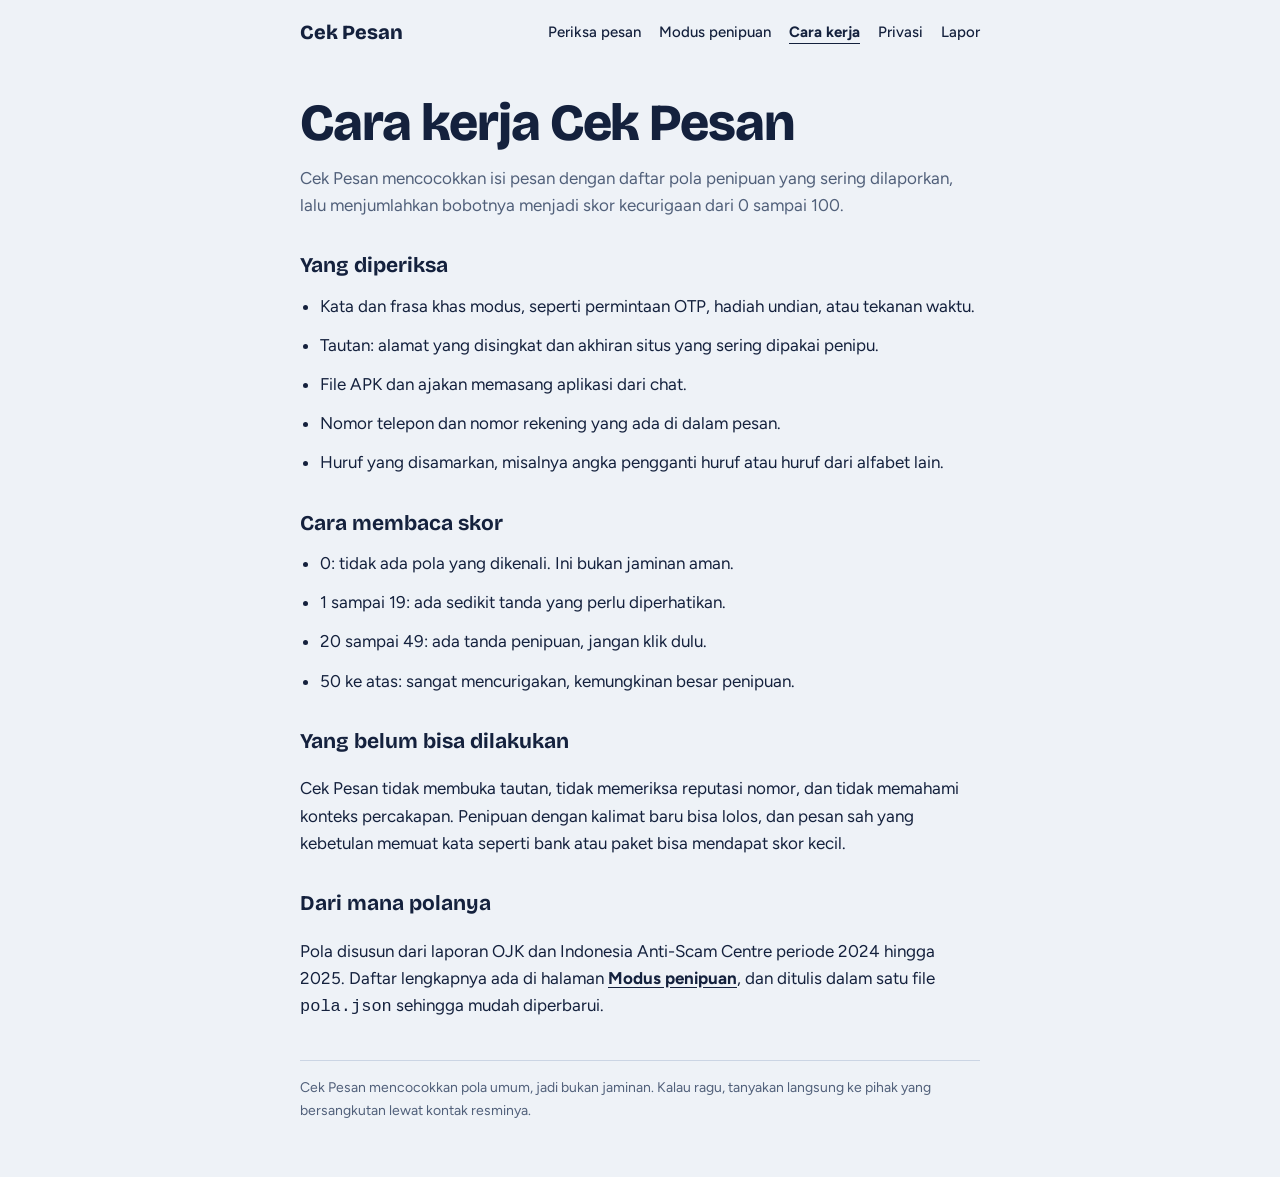
==== cara-kerja.html @ b9cc6a18 "first commit" ====
<!DOCTYPE html>
<html lang="id">
<head>
<meta charset="utf-8">
<meta name="viewport" content="width=device-width, initial-scale=1, viewport-fit=cover">
<title>Cara kerja Cek Pesan</title>
<meta name="description" content="Bagaimana Cek Pesan menilai pesan mencurigakan, cara membaca skor, dan batasannya.">
<meta property="og:type" content="website">
<meta property="og:title" content="Cara kerja Cek Pesan">
<meta property="og:description" content="Bagaimana Cek Pesan menilai pesan mencurigakan, cara membaca skor, dan batasannya.">
<meta name="theme-color" content="#14213D">
<link rel="icon" href="ikon.svg" type="image/svg+xml">
<link rel="manifest" href="manifest.webmanifest">
<link rel="preconnect" href="https://fonts.googleapis.com"><link rel="preconnect" href="https://fonts.gstatic.com" crossorigin><link href="https://fonts.googleapis.com/css2?family=Bricolage+Grotesque:wght@600;800&family=Figtree:wght@400;500;700&display=swap" rel="stylesheet">
<link rel="stylesheet" href="css/style.css">
</head>
<body>
<nav class="top" aria-label="Menu utama"><a class="brand" href="index.html">Cek Pesan</a><a href="index.html">Periksa pesan</a><a href="modus.html">Modus penipuan</a><a href="cara-kerja.html" aria-current="page">Cara kerja</a><a href="privasi.html">Privasi</a><a href="lapor.html">Lapor</a></nav>
<main class="page">
<h1>Cara kerja Cek Pesan</h1>
<p class="lead">Cek Pesan mencocokkan isi pesan dengan daftar pola penipuan yang sering dilaporkan, lalu menjumlahkan bobotnya menjadi skor kecurigaan dari 0 sampai 100.</p>
<section><h2>Yang diperiksa</h2><ul>
<li>Kata dan frasa khas modus, seperti permintaan OTP, hadiah undian, atau tekanan waktu.</li>
<li>Tautan: alamat yang disingkat dan akhiran situs yang sering dipakai penipu.</li>
<li>File APK dan ajakan memasang aplikasi dari chat.</li>
<li>Nomor telepon dan nomor rekening yang ada di dalam pesan.</li>
<li>Huruf yang disamarkan, misalnya angka pengganti huruf atau huruf dari alfabet lain.</li></ul></section>
<section><h2>Cara membaca skor</h2><ul>
<li>0: tidak ada pola yang dikenali. Ini bukan jaminan aman.</li>
<li>1 sampai 19: ada sedikit tanda yang perlu diperhatikan.</li>
<li>20 sampai 49: ada tanda penipuan, jangan klik dulu.</li>
<li>50 ke atas: sangat mencurigakan, kemungkinan besar penipuan.</li></ul></section>
<section><h2>Yang belum bisa dilakukan</h2><p>Cek Pesan tidak membuka tautan, tidak memeriksa reputasi nomor, dan tidak memahami konteks percakapan. Penipuan dengan kalimat baru bisa lolos, dan pesan sah yang kebetulan memuat kata seperti bank atau paket bisa mendapat skor kecil.</p></section>
<section><h2>Dari mana polanya</h2><p>Pola disusun dari laporan OJK dan Indonesia Anti-Scam Centre periode 2024 hingga 2025. Daftar lengkapnya ada di halaman <a href="modus.html">Modus penipuan</a>, dan ditulis dalam satu file <code>pola.json</code> sehingga mudah diperbarui.</p></section>
<footer>Cek Pesan mencocokkan pola umum, jadi bukan jaminan. Kalau ragu, tanyakan langsung ke pihak yang bersangkutan lewat kontak resminya.</footer>
</main>

</body>
</html>
---- css/style.css ----
:root{--bg:#EEF2F7;--surface:#FFFFFF;--ink:#14213D;--muted:#51607A;--line:#CBD5E4;--ok:#17745A;--warn:#A86A00;--bad:#C0283A;--okbg:#DDF3EA;--warnbg:#FFF0CF;--badbg:#FBDDE0;--mark:#FFE08A;--btn:#14213D;--btntx:#FFFFFF;
box-sizing:border-box;padding-top:env(safe-area-inset-top,0px);padding-bottom:env(safe-area-inset-bottom,0px);color-scheme:light}
@media (prefers-color-scheme:dark){:root:not([data-theme="light"]){--bg:#0F1624;--surface:#18223A;--ink:#E8EEF8;--muted:#9AA9C4;--line:#2B3A5A;--ok:#5FD3A6;--warn:#F0B84A;--bad:#FF7B8A;--okbg:#12362B;--warnbg:#3A2C0C;--badbg:#44161D;--mark:#6B5200;--btn:#E8EEF8;--btntx:#0F1624;color-scheme:dark}}
:root[data-theme="dark"]{--bg:#0F1624;--surface:#18223A;--ink:#E8EEF8;--muted:#9AA9C4;--line:#2B3A5A;--ok:#5FD3A6;--warn:#F0B84A;--bad:#FF7B8A;--okbg:#12362B;--warnbg:#3A2C0C;--badbg:#44161D;--mark:#6B5200;--btn:#E8EEF8;--btntx:#0F1624;color-scheme:dark}
html{scroll-padding-top:env(safe-area-inset-top,0px)}
*{box-sizing:border-box}
body{margin:0;background:var(--bg);color:var(--ink);font-family:"Figtree",system-ui,-apple-system,"Segoe UI",Roboto,sans-serif;line-height:1.6;font-size:17px}
main{max-width:720px;margin:0 auto;padding:40px 20px 56px}
h1{font-family:"Bricolage Grotesque","Figtree",system-ui,sans-serif;font-weight:800;font-size:clamp(34px,7vw,52px);line-height:1.05;letter-spacing:-.02em;margin:0 0 14px}
h2{font-family:"Bricolage Grotesque","Figtree",system-ui,sans-serif;font-size:21px;margin:30px 0 10px}
.lead{color:var(--muted);margin:0 0 24px;max-width:56ch}
textarea{width:100%;min-height:170px;resize:vertical;padding:16px;border:2px solid var(--line);border-radius:14px;background:var(--surface);color:var(--ink);font:inherit;font-size:16px}
textarea:focus-visible,button:focus-visible{outline:3px solid var(--ink);outline-offset:2px}
.row{display:flex;flex-wrap:wrap;gap:10px;align-items:center;margin-top:12px}
button{font:inherit;font-weight:700;cursor:pointer;border-radius:12px;border:2px solid var(--ink);padding:11px 20px}
.primary{background:var(--btn);color:var(--btntx);border-color:var(--btn)}
.ghost{background:transparent;color:var(--ink);border-color:var(--line)}
.ex{font-weight:500;font-size:15px;padding:7px 13px;border-radius:999px}
.hint{color:var(--muted);font-size:15px;margin:18px 0 0}
#out{margin-top:28px}
.verdict{border-radius:16px;padding:22px;border:2px solid}
.verdict.bad{background:var(--badbg);border-color:var(--bad)}
.verdict.warn{background:var(--warnbg);border-color:var(--warn)}
.verdict.ok{background:var(--okbg);border-color:var(--ok)}
.verdict h2{margin:0 0 6px;font-size:26px;line-height:1.2}
.verdict.bad h2{color:var(--bad)}.verdict.warn h2{color:var(--warn)}.verdict.ok h2{color:var(--ok)}
.verdict p{margin:0}
.meter{height:12px;border-radius:99px;background:var(--surface);margin:16px 0 6px;overflow:hidden;border:1px solid var(--line)}
.meter span{display:block;height:100%;border-radius:99px;background:currentColor}
.verdict.bad .meter{color:var(--bad)}.verdict.warn .meter{color:var(--warn)}.verdict.ok .meter{color:var(--ok)}
@media (prefers-reduced-motion:no-preference){.meter span{transition:width .6s ease}}
.small{font-size:15px;color:var(--muted)}
.msg{background:var(--surface);border:1px solid var(--line);border-radius:14px;padding:16px;white-space:pre-wrap;word-break:break-word}
mark{background:var(--mark);color:inherit;border-radius:4px;padding:1px 2px}
ul{padding-left:20px;margin:0}
li{margin:0 0 12px}
.reasons li{list-style:none;margin-left:-20px;padding:14px 16px;background:var(--surface);border:1px solid var(--line);border-left:5px solid var(--bad);border-radius:10px}
.reasons b{display:block}
.links code{background:var(--surface);border:1px solid var(--line);border-radius:6px;padding:2px 7px;word-break:break-all;font-size:15px}
a{color:var(--ink);font-weight:700;text-underline-offset:3px}
footer{margin-top:40px;color:var(--muted);font-size:14px;border-top:1px solid var(--line);padding-top:16px}

.top{max-width:720px;margin:0 auto;padding:16px 20px 0;display:flex;flex-wrap:wrap;gap:6px 18px;align-items:center}
.top a{text-decoration:none;font-weight:500;font-size:15px}
.top .brand{font-family:"Bricolage Grotesque","Figtree",system-ui,sans-serif;font-weight:800;font-size:20px;margin-right:auto}
.top a[aria-current]{text-decoration:underline;text-underline-offset:6px;font-weight:700}
.page p,.page li{max-width:62ch}
.page h1{margin-top:8px}
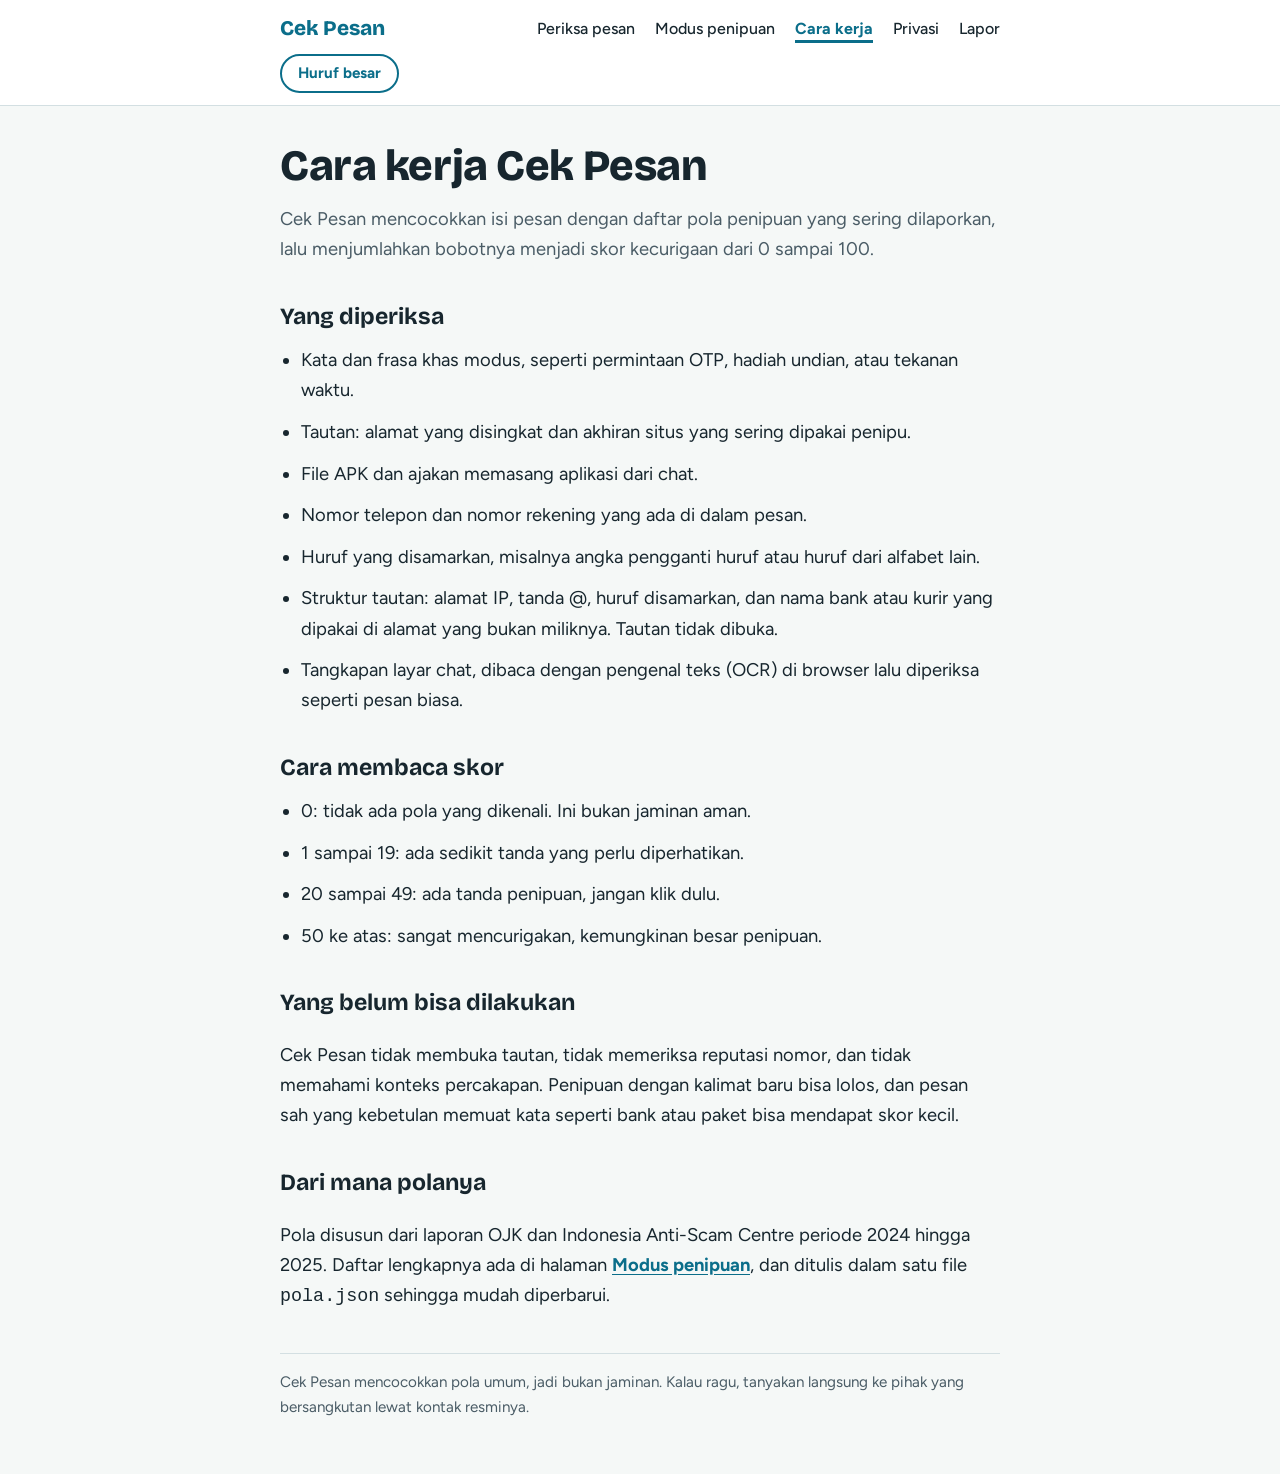
==== commit 7c72ae4f: "Big changes to UI and code logic" ====
--- a/cara-kerja.html
+++ b/cara-kerja.html
@@ -8,14 +8,14 @@
 <meta property="og:type" content="website">
 <meta property="og:title" content="Cara kerja Cek Pesan">
 <meta property="og:description" content="Bagaimana Cek Pesan menilai pesan mencurigakan, cara membaca skor, dan batasannya.">
-<meta name="theme-color" content="#14213D">
+<meta name="theme-color" content="#0B6E8A">
 <link rel="icon" href="ikon.svg" type="image/svg+xml">
 <link rel="manifest" href="manifest.webmanifest">
 <link rel="preconnect" href="https://fonts.googleapis.com"><link rel="preconnect" href="https://fonts.gstatic.com" crossorigin><link href="https://fonts.googleapis.com/css2?family=Bricolage+Grotesque:wght@600;800&family=Figtree:wght@400;500;700&display=swap" rel="stylesheet">
 <link rel="stylesheet" href="css/style.css">
 </head>
 <body>
-<nav class="top" aria-label="Menu utama"><a class="brand" href="index.html">Cek Pesan</a><a href="index.html">Periksa pesan</a><a href="modus.html">Modus penipuan</a><a href="cara-kerja.html" aria-current="page">Cara kerja</a><a href="privasi.html">Privasi</a><a href="lapor.html">Lapor</a></nav>
+<nav class="top" aria-label="Menu utama"><a class="brand" href="index.html">Cek Pesan</a><a href="index.html">Periksa pesan</a><a href="modus.html">Modus penipuan</a><a href="cara-kerja.html" aria-current="page">Cara kerja</a><a href="privasi.html">Privasi</a><a href="lapor.html">Lapor</a><button class="ukuran" id="ukuran" type="button" aria-pressed="false">Huruf besar</button></nav>
 <main class="page">
 <h1>Cara kerja Cek Pesan</h1>
 <p class="lead">Cek Pesan mencocokkan isi pesan dengan daftar pola penipuan yang sering dilaporkan, lalu menjumlahkan bobotnya menjadi skor kecurigaan dari 0 sampai 100.</p>
@@ -24,7 +24,9 @@
 <li>Tautan: alamat yang disingkat dan akhiran situs yang sering dipakai penipu.</li>
 <li>File APK dan ajakan memasang aplikasi dari chat.</li>
 <li>Nomor telepon dan nomor rekening yang ada di dalam pesan.</li>
-<li>Huruf yang disamarkan, misalnya angka pengganti huruf atau huruf dari alfabet lain.</li></ul></section>
+<li>Huruf yang disamarkan, misalnya angka pengganti huruf atau huruf dari alfabet lain.</li>
+<li>Struktur tautan: alamat IP, tanda @, huruf disamarkan, dan nama bank atau kurir yang dipakai di alamat yang bukan miliknya. Tautan tidak dibuka.</li>
+<li>Tangkapan layar chat, dibaca dengan pengenal teks (OCR) di browser lalu diperiksa seperti pesan biasa.</li></ul></section>
 <section><h2>Cara membaca skor</h2><ul>
 <li>0: tidak ada pola yang dikenali. Ini bukan jaminan aman.</li>
 <li>1 sampai 19: ada sedikit tanda yang perlu diperhatikan.</li>
@@ -35,5 +37,6 @@
 <footer>Cek Pesan mencocokkan pola umum, jadi bukan jaminan. Kalau ragu, tanyakan langsung ke pihak yang bersangkutan lewat kontak resminya.</footer>
 </main>
 
+<script src="js/umum.js"></script>
 </body>
 </html>
--- a/css/style.css
+++ b/css/style.css
@@ -1,48 +1,56 @@
-:root{--bg:#EEF2F7;--surface:#FFFFFF;--ink:#14213D;--muted:#51607A;--line:#CBD5E4;--ok:#17745A;--warn:#A86A00;--bad:#C0283A;--okbg:#DDF3EA;--warnbg:#FFF0CF;--badbg:#FBDDE0;--mark:#FFE08A;--btn:#14213D;--btntx:#FFFFFF;
+:root{--bg:#F5F8F7;--surface:#FFFFFF;--ink:#17262E;--muted:#4A5C66;--line:#D3DFE2;--brand:#0B6E8A;--tint:#E4F2F5;--ok:#146C43;--warn:#8A5A00;--bad:#B3261E;--okbg:#E4F5EC;--warnbg:#FFF4DB;--badbg:#FDECEA;--mark:#FFE08A;
 box-sizing:border-box;padding-top:env(safe-area-inset-top,0px);padding-bottom:env(safe-area-inset-bottom,0px);color-scheme:light}
-@media (prefers-color-scheme:dark){:root:not([data-theme="light"]){--bg:#0F1624;--surface:#18223A;--ink:#E8EEF8;--muted:#9AA9C4;--line:#2B3A5A;--ok:#5FD3A6;--warn:#F0B84A;--bad:#FF7B8A;--okbg:#12362B;--warnbg:#3A2C0C;--badbg:#44161D;--mark:#6B5200;--btn:#E8EEF8;--btntx:#0F1624;color-scheme:dark}}
-:root[data-theme="dark"]{--bg:#0F1624;--surface:#18223A;--ink:#E8EEF8;--muted:#9AA9C4;--line:#2B3A5A;--ok:#5FD3A6;--warn:#F0B84A;--bad:#FF7B8A;--okbg:#12362B;--warnbg:#3A2C0C;--badbg:#44161D;--mark:#6B5200;--btn:#E8EEF8;--btntx:#0F1624;color-scheme:dark}
-html{scroll-padding-top:env(safe-area-inset-top,0px)}
+html{scroll-padding-top:env(safe-area-inset-top,0px);font-size:100%}
+html[data-huruf="besar"]{font-size:125%}
 *{box-sizing:border-box}
-body{margin:0;background:var(--bg);color:var(--ink);font-family:"Figtree",system-ui,-apple-system,"Segoe UI",Roboto,sans-serif;line-height:1.6;font-size:17px}
-main{max-width:720px;margin:0 auto;padding:40px 20px 56px}
-h1{font-family:"Bricolage Grotesque","Figtree",system-ui,sans-serif;font-weight:800;font-size:clamp(34px,7vw,52px);line-height:1.05;letter-spacing:-.02em;margin:0 0 14px}
-h2{font-family:"Bricolage Grotesque","Figtree",system-ui,sans-serif;font-size:21px;margin:30px 0 10px}
-.lead{color:var(--muted);margin:0 0 24px;max-width:56ch}
-textarea{width:100%;min-height:170px;resize:vertical;padding:16px;border:2px solid var(--line);border-radius:14px;background:var(--surface);color:var(--ink);font:inherit;font-size:16px}
-textarea:focus-visible,button:focus-visible{outline:3px solid var(--ink);outline-offset:2px}
-.row{display:flex;flex-wrap:wrap;gap:10px;align-items:center;margin-top:12px}
-button{font:inherit;font-weight:700;cursor:pointer;border-radius:12px;border:2px solid var(--ink);padding:11px 20px}
-.primary{background:var(--btn);color:var(--btntx);border-color:var(--btn)}
-.ghost{background:transparent;color:var(--ink);border-color:var(--line)}
-.ex{font-weight:500;font-size:15px;padding:7px 13px;border-radius:999px}
-.hint{color:var(--muted);font-size:15px;margin:18px 0 0}
-#out{margin-top:28px}
-.verdict{border-radius:16px;padding:22px;border:2px solid}
+body{margin:0;background:var(--bg);color:var(--ink);font-family:"Figtree",system-ui,-apple-system,"Segoe UI",Roboto,sans-serif;font-size:1.15rem;line-height:1.65}
+main{max-width:760px;margin:0 auto;padding:28px 20px 56px}
+h1{font-family:"Bricolage Grotesque","Figtree",system-ui,sans-serif;font-weight:800;font-size:clamp(1.9rem,6vw,2.7rem);line-height:1.12;letter-spacing:-.01em;margin:0}
+h2{font-family:"Bricolage Grotesque","Figtree",system-ui,sans-serif;font-size:1.45rem;margin:32px 0 10px}
+.lead{color:var(--muted);margin:14px 0 18px;max-width:58ch}
+a{color:var(--brand);font-weight:700;text-underline-offset:3px}
+.hero{display:flex;gap:16px;align-items:center}
+.logo{flex:none;width:64px;height:64px}
+.jaminan{display:flex;flex-wrap:wrap;gap:8px;margin:0 0 20px;padding:0;list-style:none}
+.jaminan li{margin:0;background:var(--okbg);color:var(--ok);font-weight:700;font-size:.95rem;border-radius:999px;padding:4px 14px}
+.langkah{display:grid;gap:10px;list-style:none;padding:0;margin:0 0 26px;counter-reset:s}
+.langkah li{counter-increment:s;display:flex;gap:14px;align-items:center;background:var(--tint);border-radius:16px;padding:12px 16px;margin:0}
+.langkah li::before{content:counter(s);flex:none;width:2.1rem;height:2.1rem;border-radius:50%;background:var(--brand);color:#fff;display:grid;place-items:center;font-weight:800}
+label{font-size:1.1rem}
+textarea{width:100%;min-height:200px;resize:vertical;padding:16px;border:2px solid var(--brand);border-radius:16px;background:var(--surface);color:var(--ink);font:inherit;font-size:1.05rem}
+textarea:focus-visible,button:focus-visible,a:focus-visible{outline:4px solid #7CC4D8;outline-offset:2px}
+.row{display:flex;flex-wrap:wrap;gap:10px;align-items:center;margin-top:14px}
+button{font:inherit;font-size:1.05rem;font-weight:700;min-height:3.1rem;cursor:pointer;border-radius:14px;border:2px solid var(--brand);padding:.5rem 1.3rem}
+.primary{background:var(--brand);color:#fff}
+#go{font-size:1.2rem;padding:.6rem 2rem}
+.ghost{background:var(--surface);color:var(--brand)}
+.ex{font-weight:600;font-size:1rem;min-height:2.6rem;padding:.3rem 1rem;border-radius:999px;border-color:var(--line)}
+.hint{color:var(--muted);margin:20px 0 0}
+#out{margin-top:30px}
+.verdict{border-radius:18px;padding:22px;border:2px solid;border-left-width:10px}
 .verdict.bad{background:var(--badbg);border-color:var(--bad)}
 .verdict.warn{background:var(--warnbg);border-color:var(--warn)}
 .verdict.ok{background:var(--okbg);border-color:var(--ok)}
-.verdict h2{margin:0 0 6px;font-size:26px;line-height:1.2}
+.verdict h2{margin:0 0 8px;font-size:1.6rem;line-height:1.2}
 .verdict.bad h2{color:var(--bad)}.verdict.warn h2{color:var(--warn)}.verdict.ok h2{color:var(--ok)}
 .verdict p{margin:0}
-.meter{height:12px;border-radius:99px;background:var(--surface);margin:16px 0 6px;overflow:hidden;border:1px solid var(--line)}
+.meter{height:14px;border-radius:99px;background:var(--surface);margin:16px 0 8px;overflow:hidden;border:1px solid var(--line)}
 .meter span{display:block;height:100%;border-radius:99px;background:currentColor}
 .verdict.bad .meter{color:var(--bad)}.verdict.warn .meter{color:var(--warn)}.verdict.ok .meter{color:var(--ok)}
 @media (prefers-reduced-motion:no-preference){.meter span{transition:width .6s ease}}
-.small{font-size:15px;color:var(--muted)}
-.msg{background:var(--surface);border:1px solid var(--line);border-radius:14px;padding:16px;white-space:pre-wrap;word-break:break-word}
+.small{font-size:1rem;color:var(--muted)}
+.msg{background:var(--surface);border:1px solid var(--line);border-radius:16px;padding:16px;white-space:pre-wrap;word-break:break-word}
 mark{background:var(--mark);color:inherit;border-radius:4px;padding:1px 2px}
-ul{padding-left:20px;margin:0}
-li{margin:0 0 12px}
-.reasons li{list-style:none;margin-left:-20px;padding:14px 16px;background:var(--surface);border:1px solid var(--line);border-left:5px solid var(--bad);border-radius:10px}
+ul{padding-left:1.3rem;margin:0}
+li{margin:0 0 .7rem}
+.reasons li{list-style:none;margin-left:-1.3rem;padding:14px 16px;background:var(--surface);border:1px solid var(--line);border-left:6px solid var(--bad);border-radius:12px}
 .reasons b{display:block}
-.links code{background:var(--surface);border:1px solid var(--line);border-radius:6px;padding:2px 7px;word-break:break-all;font-size:15px}
-a{color:var(--ink);font-weight:700;text-underline-offset:3px}
-footer{margin-top:40px;color:var(--muted);font-size:14px;border-top:1px solid var(--line);padding-top:16px}
-
-.top{max-width:720px;margin:0 auto;padding:16px 20px 0;display:flex;flex-wrap:wrap;gap:6px 18px;align-items:center}
-.top a{text-decoration:none;font-weight:500;font-size:15px}
-.top .brand{font-family:"Bricolage Grotesque","Figtree",system-ui,sans-serif;font-weight:800;font-size:20px;margin-right:auto}
-.top a[aria-current]{text-decoration:underline;text-underline-offset:6px;font-weight:700}
+.links code{background:var(--surface);border:1px solid var(--line);border-radius:6px;padding:2px 7px;word-break:break-all;font-size:1rem}
+footer{margin-top:40px;color:var(--muted);font-size:.95rem;border-top:1px solid var(--line);padding-top:16px}
+.top{display:flex;flex-wrap:wrap;gap:8px 20px;align-items:center;background:var(--surface);border-bottom:1px solid var(--line);padding:12px max(20px,calc((100% - 720px)/2))}
+.top a{text-decoration:none;font-weight:500;font-size:1rem;color:var(--ink)}
+.top .brand{font-family:"Bricolage Grotesque","Figtree",system-ui,sans-serif;font-weight:800;font-size:1.3rem;color:var(--brand);margin-right:auto}
+.top a[aria-current]{text-decoration:underline;text-decoration-thickness:3px;text-underline-offset:6px;font-weight:700;color:var(--brand)}
+.top .ukuran{min-height:2.4rem;font-size:.95rem;padding:.2rem 1rem;border-radius:999px;background:var(--surface);color:var(--brand)}
 .page p,.page li{max-width:62ch}
 .page h1{margin-top:8px}
